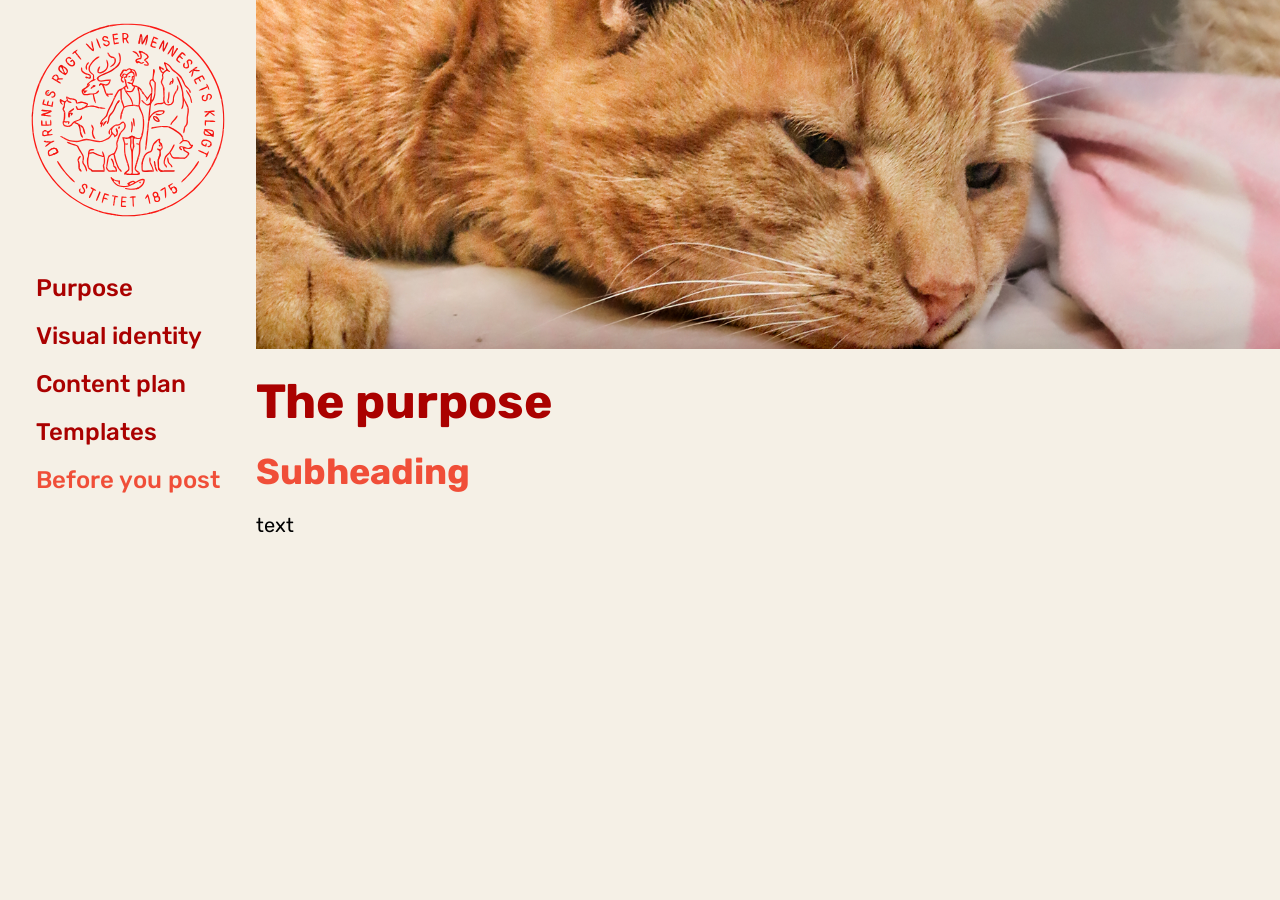
==== beforeyoupost.html @ 2f232218 "navbar done" ====
<!doctype html>
<html lang="en">
  <head>
    <meta charset="UTF-8" />
    <meta name="viewport" content="width=device-width, initial-scale=1.0" />
    <title>Document</title>
    <link rel="stylesheet" href="costum.css" />
    <link rel="stylesheet" href="btn_css/before_btn.css" />
    <!-- FONT -->
    <link rel="preconnect" href="https://fonts.googleapis.com" />
    <link rel="preconnect" href="https://fonts.gstatic.com" crossorigin />
    <link
      href="https://fonts.googleapis.com/css2?family=Rubik:ital,wght@0,300..900;1,300..900&display=swap"
      rel="stylesheet"
    />
  </head>
  <body>
    <header>
      <div class="logo">
        <img src="img/logo.svg" alt="" />
      </div>
      <div class="navbar">
        <a id="purpose_btn" href="index.html">Purpose</a>
        <a id="visual_btn" href="visual_identity.html">Visual identity</a>
        <a id="contentplan_btn" href="contentplan.html">Content plan</a>
        <a id="templates_btn" href="templates.html">Templates</a>
        <a id="before_btn" href="beforeyoupost.html">Before you post</a>
      </div>
    </header>
    <main>
      <img src="img/hero.jpg" alt="" />
      <h1>The purpose</h1>
      <h2>Subheading</h2>
      <section>
        <p>text</p>
      </section>
    </main>
  </body>
</html>
---- costum.css ----
* {
  margin: 0;
  padding: 0;
  box-sizing: border-box;

  img {
    width: 100%;
  }
}

body {
  display: grid;
  grid-template-columns: 1fr 1fr 1fr 1fr 1fr;
  gap: none;
  background-color: var(--bg-color);
}
header {
  grid-column: 1/2;
  display: flex;
  flex-direction: column;
  padding-bottom: 100%;
  align-items: center;
  margin-top: 20px;
}
main {
  grid-column: 2/6;
}
.navbar {
  display: flex;
  flex-direction: column;
  align-items: left;
  gap: 20px;
  margin-top: 50px;
}
a {
  text-decoration: none;
  color: var(--dark-red);
  font-weight: var(--medium);
  font-family: "Rubik", sans-serif;
  font-size: 24px;
}
a:hover {
  scale: 110%;
}
.logo img {
  width: 200px;
  height: auto;
  margin: auto;
  padding: auto;
}
.logo {
  align-items: center;
}

:root {
  --bg-color: #f5f0e6;
  --light-red: #f04e38;
  --dark-red: #aa0100;
  --headline: 48px;
  --subheading: 36px;
  --text: 20px;
  --regular: 400;
  --medium: 500;
  --bold: 700;
  --black: 900;
}
h1 {
  font-size: var(--headline);
  color: var(--dark-red);
  font-weight: var(--bold);
  font-family: "Rubik", sans-serif;
  margin-top: 20px;
}
h2 {
  font-size: var(--subheading);
  color: var(--light-red);
  font-weight: var(--bold);
  font-family: "Rubik", sans-serif;
  margin-top: 20px;
}
p {
  font-size: var(--text);
  color: black;
  font-weight: var(--regular);
  font-family: "Rubik", sans-serif;
  margin-top: 20px;
}
---- btn_css/before_btn.css ----
#before_btn {
  color: var(--light-red);
}
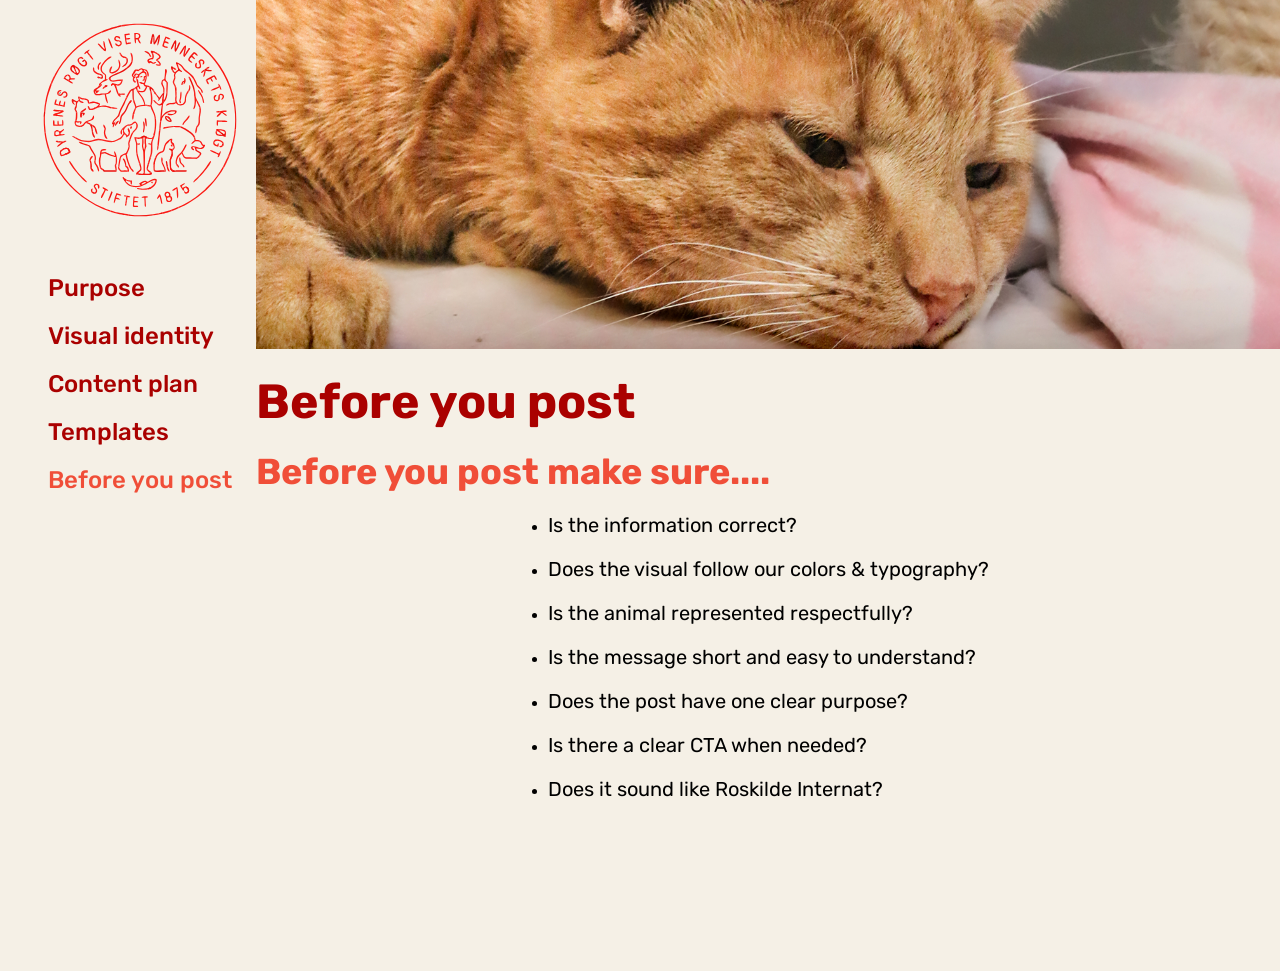
==== commit 6b6fa1ab: "Beforeupostpage" ====
--- a/beforeyoupost.html
+++ b/beforeyoupost.html
@@ -6,13 +6,11 @@
     <title>Document</title>
     <link rel="stylesheet" href="costum.css" />
     <link rel="stylesheet" href="btn_css/before_btn.css" />
+    <link rel="stylesheet" href="bfyp.css" />
     <!-- FONT -->
     <link rel="preconnect" href="https://fonts.googleapis.com" />
     <link rel="preconnect" href="https://fonts.gstatic.com" crossorigin />
-    <link
-      href="https://fonts.googleapis.com/css2?family=Rubik:ital,wght@0,300..900;1,300..900&display=swap"
-      rel="stylesheet"
-    />
+    <link href="https://fonts.googleapis.com/css2?family=Rubik:ital,wght@0,300..900;1,300..900&display=swap" rel="stylesheet" />
   </head>
   <body>
     <header>
@@ -29,10 +27,18 @@
     </header>
     <main>
       <img src="img/hero.jpg" alt="" />
-      <h1>The purpose</h1>
-      <h2>Subheading</h2>
-      <section>
-        <p>text</p>
+      <h1>Before you post</h1>
+      <h2>Before you post make sure....</h2>
+      <section class="beforeupost_checklist">
+        <ul>
+          <li><p>Is the information correct?</p></li>
+          <li><p>Does the visual follow our colors & typography?</p></li>
+          <li><p>Is the animal represented respectfully?</p></li>
+          <li><p>Is the message short and easy to understand?</p></li>
+          <li><p>Does the post have one clear purpose?</p></li>
+          <li><p>Is there a clear CTA when needed?</p></li>
+          <li><p>Does it sound like Roskilde Internat?</p></li>
+        </ul>
       </section>
     </main>
   </body>
--- a/costum.css
+++ b/costum.css
@@ -13,6 +13,7 @@
   grid-template-columns: 1fr 1fr 1fr 1fr 1fr;
   gap: none;
   background-color: var(--bg-color);
+  margin-bottom: 50px;
 }
 header {
   grid-column: 1/2;
@@ -21,6 +22,8 @@
   padding-bottom: 100%;
   align-items: center;
   margin-top: 20px;
+  margin-left: 40px;
+  position: fixed;
 }
 main {
   grid-column: 2/6;
@@ -84,4 +87,19 @@
   font-weight: var(--regular);
   font-family: "Rubik", sans-serif;
   margin-top: 20px;
+  margin-bottom: 20px;
 }
+
+.btn {
+  text-decoration: none;
+  color: white;
+  background-color: var(--dark-red);
+  padding: 10px;
+  width: fit-content;
+}
+.btn:hover {
+  background-color: var(--light-red);
+}
+section {
+  margin-bottom: 100px;
+}
--- a/bfyp.css
+++ b/bfyp.css
@@ -0,0 +1,4 @@
+.beforeupost_checklist {
+  display: flex;
+  justify-content: center;
+}
